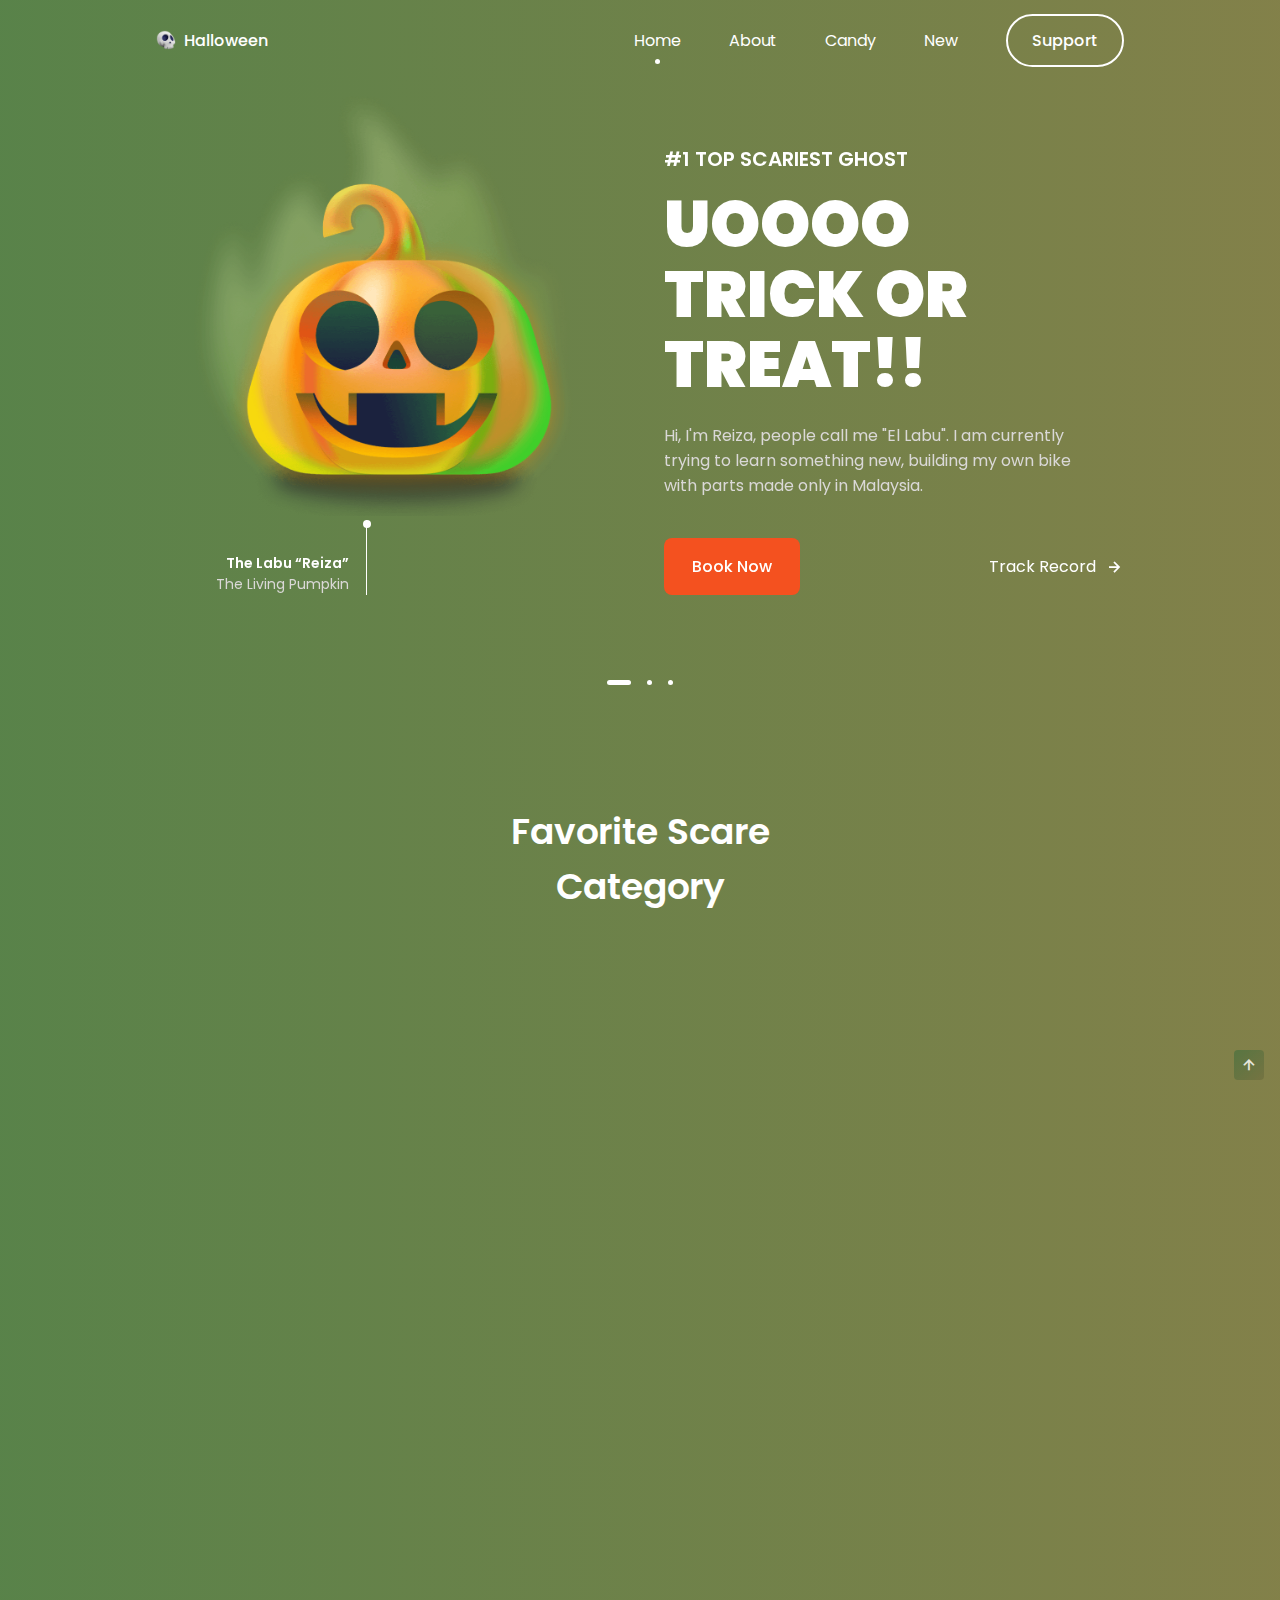
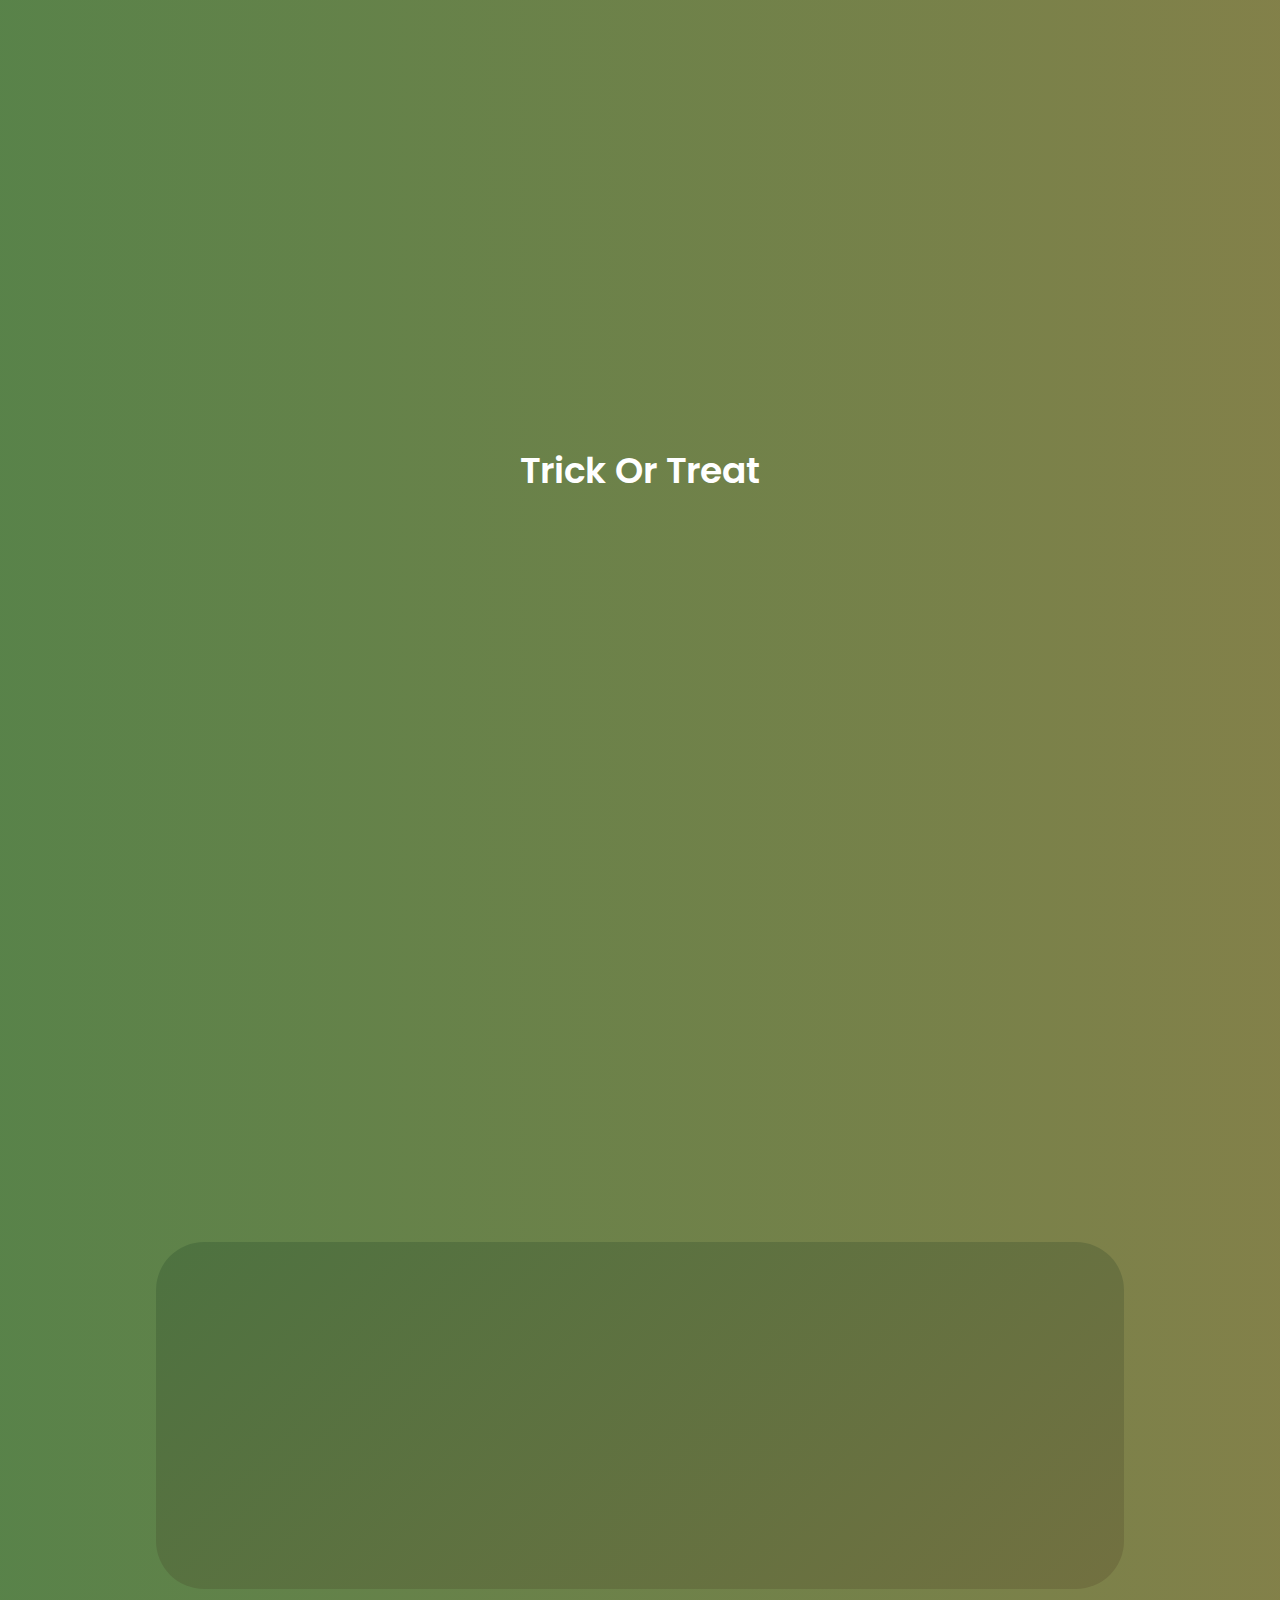
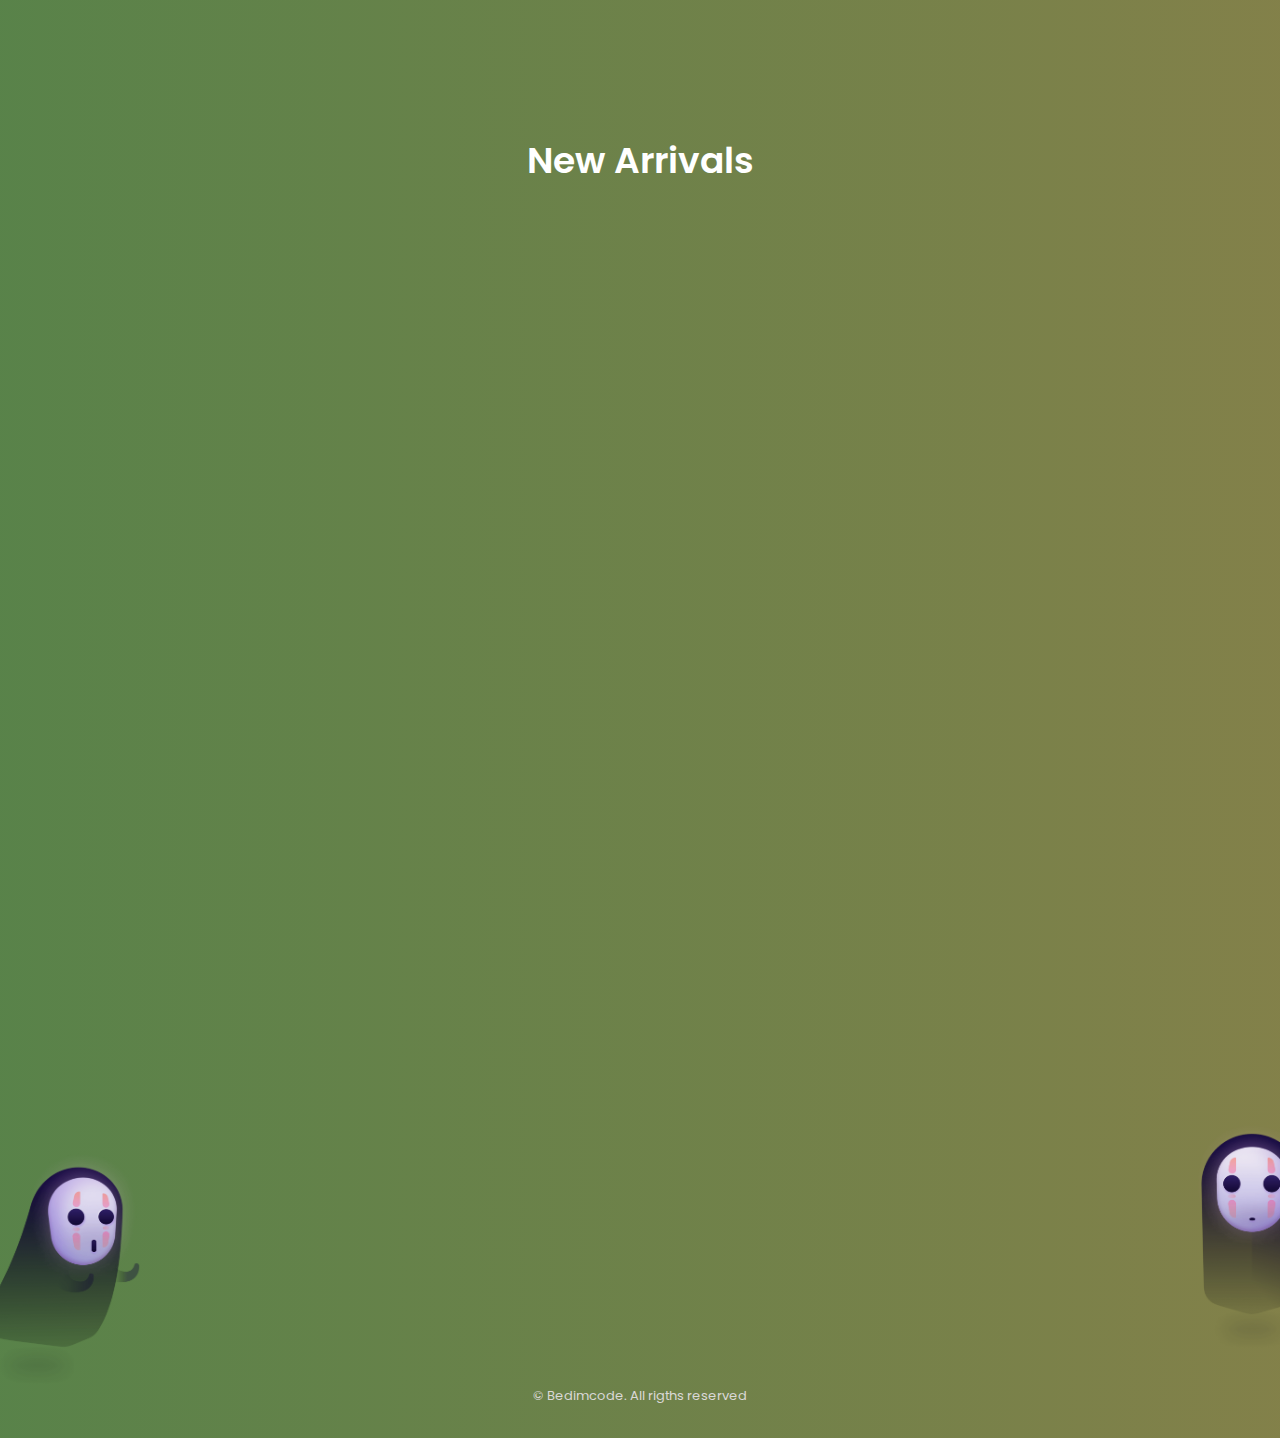
==== assets/work/haloween/index.html @ 8ceed6ad "My Portfolio" ====
<!DOCTYPE html>
    <html lang="en">
    <head>
        <meta charset="UTF-8">
        <meta name="viewport" content="width=device-width, initial-scale=1.0">

        <!--=============== FAVICON ===============-->
        <link rel="shortcut icon" href="assets/img/favicon.png" type="image/x-icon">

        <!--=============== BOXICONS ===============-->
        <link rel="stylesheet" href="https://cdn.jsdelivr.net/npm/boxicons@latest/css/boxicons.min.css">

        <!--=============== SWIPER CSS ===============--> 
        <link rel="stylesheet" href="assets/css/swiper-bundle.min.css">

        <!--=============== CSS ===============--> 
        <link rel="stylesheet" href="assets/css/styles.css">

        <title>Responsive Halloween Website</title>
    </head>
    <body>
        <!--==================== HEADER ====================-->
        <header class="header" id="header">
            <nav class="nav container">
                <a href="#" class="nav__logo">
                    <img src="assets/img/logo.png" alt="" class="nav__logo-img">
                    Halloween
                </a>

                <div class="nav__menu" id="nav-menu">
                    <ul class="nav__list">
                        <li class="nav__item">
                            <a href="#home" class="nav__link active-link">Home</a>
                        </li>

                        <li class="nav__item">
                            <a href="#about" class="nav__link">About</a>
                        </li>

                        <li class="nav__item">
                            <a href="#trick" class="nav__link">Candy</a>
                        </li>

                        <li class="nav__item">
                            <a href="#new" class="nav__link">New</a>
                        </li>

                        <a href="#" class="button button--ghost">Support</a>
                    </ul>

                    <div class="nav__close" id="nav-close">
                        <i class='bx bx-x'></i>
                    </div>

                    <img src="assets/img/nav-img.png" alt="" class="nav__img">
                </div>

                <div class="nav__toggle" id="nav-toggle">
                    <i class='bx bx-grid-alt'></i>
                </div>

            </nav>
        </header>

        <main class="main">
            <!--==================== HOME ====================-->
            <section class="home container" id="home">
                <div class="swiper home-swiper">
                    <div class="swiper-wrapper">
                        <!-- HOME SLIDER 1 -->
                        <section class="swiper-slide">
                            <div class="home__content grid">
                                <div class="home__group">
                                    <img src="assets/img/home1-img.png" alt="" class="home__img">
                                    <div class="home__indicator"></div>
    
                                    <div class="home__details-img">
                                        <h4 class="home__details-title">The Labu “Reiza”</h4>
                                        <span class="home__details-subtitle">The Living Pumpkin</span>
                                    </div>
                                </div>
    
                                <div class="home__data">
                                    <h3 class="home__subtitle">#1 Top Scariest Ghost</h3>
                                    <h1 class="home__title">UOOOO <br> TRICK OR <br> TREAT!!</h1>
                                    <p class="home__description">Hi, I'm Reiza, people call me "El Labu". I am currently trying to learn 
                                        something new, building my own bike with parts made only in Malaysia.
                                    </p>

                                    <div class="home__buttons">
                                        <a href="#" class="button">Book Now</a>
                                        <a href="#" class="button--link button--flex">Track Record <i class='bx bx-right-arrow-alt button__icon'></i></a>
                                    </div>
                                </div>
                            </div>
                        </section>

                        <!-- HOME SLIDER 2 -->
                        <section class="swiper-slide">
                            <div class="home__content grid">
                                <div class="home__group">
                                    <img src="assets/img/home2-img.png" alt="" class="home__img">
                                    <div class="home__indicator"></div>
    
                                    <div class="home__details-img">
                                        <h4 class="home__details-title">Adino & Grahami</h4>
                                        <span class="home__details-subtitle">No words can describe them</span>
                                    </div>
                                </div>
    
                                <div class="home__data">
                                    <h3 class="home__subtitle">#2 top Best duo</h3>
                                    <h1 class="home__title">BRING BACK <br> MY COTTON <br> CANDY</h1>
                                    <p class="home__description">Adino steals cotton candy from his brother and eats them all in one bite, 
                                        a hungry beast. Grahami can no longer contain his anger towards Adino.
                                    </p>

                                    <div class="home__buttons">
                                        <a href="#" class="button">Book Now</a>
                                        <a href="#" class="button--link button--flex">Track Record <i class='bx bx-right-arrow-alt button__icon'></i></a>
                                    </div>
                                </div>
                            </div>
                        </section>

                        <!-- HOME SLIDER 3 -->
                        <section class="swiper-slide">
                            <div class="home__content grid">
                                <div class="home__group">
                                    <img src="assets/img/home3-img.png" alt="" class="home__img">
                                    <div class="home__indicator"></div>
    
                                    <div class="home__details-img">
                                        <h4 class="home__details-title">Captain Sem</h4>
                                        <span class="home__details-subtitle">Veteran Spooky Ghost</span>
                                    </div>
                                </div>
    
                                <div class="home__data">
                                    <h3 class="home__subtitle">#3 Top Scariest  Ghost</h3>
                                    <h1 class="home__title">RESPAWN <br> THE SPOOKY <br> SKULL</h1>
                                    <p class="home__description">In search for cute little puppy, Captain Sem has come back from his tragic death. 
                                        With his hogwarts certified power he promise to be a hero for all of ghostkind.
                                    </p>

                                    <div class="home__buttons">
                                        <a href="#" class="button">Book Now</a>
                                        <a href="#" class="button--link button--flex">Track Record <i class='bx bx-right-arrow-alt button__icon'></i></a>
                                    </div>
                                </div>
                            </div>
                        </section>
                    </div>
                    <div class="swiper-pagination"></div>
                </div>
            </section>
            
            <!--==================== CATEGORY ====================-->
            <section class="section category">
                <h2 class="section__title">Favorite Scare <br> Category</h2>

                <div class="category__container container grid">
                    <div class="category__data">
                        <img src="assets/img/category1-img.png" alt="" class="category__img">
                        <h3 class="category__title">Ghosts</h3>
                        <p class="category__description">Choose the ghosts, the scariest there are.</p>
                    </div>

                    <div class="category__data">
                        <img src="assets/img/category2-img.png" alt="" class="category__img">
                        <h3 class="category__title">Pumpkins</h3>
                        <p class="category__description">You look at the scariest pumpkins there is.</p>
                    </div>

                    <div class="category__data">
                        <img src="assets/img/category3-img.png" alt="" class="category__img">
                        <h3 class="category__title">Witch Hat</h3>
                        <p class="category__description">Pick the most stylish witch hats out there.</p>
                    </div>
                </div>
            </section>

            <!--==================== ABOUT ====================-->
            <section class="section about" id="about">
                <div class="about__container container grid">
                    <div class="about__data">
                        <h2 class="section__title about__title">About Halloween <br> Night</h2>
                        <p class="about__description">Night of all the saints, or all the dead, is celebrated on October 31 and it is a 
                            very fun international celebration, this celebration comes from ancient origins, and is already 
                            celebrated by everyone.
                        </p>
                        <a href="#" class="button">Know more</a>
                    </div>

                    <img src="assets/img/about-img.png" alt="" class="about__img">
                </div>
            </section>

            <!--==================== TRICK OR TREAT ====================-->
            <section class="section trick" id="trick">
                <h2 class="section__title">Trick Or Treat</h2>

                <div class="trick__container container grid">
                    <div class="trick__content">
                        <img src="assets/img/trick-treat1-img.png" alt="" class="trick__img">
                        <h3 class="trick__title">Toffee</h3>
                        <span class="trick__subtitle">Candy</span>
                        <span class="trick__price">$11.99</span>
                        <button class="button trick__button">
                            <i class='bx bx-cart-alt trick__icon'></i>
                        </button>
                    </div>

                    <div class="trick__content">
                        <img src="assets/img/trick-treat2-img.png" alt="" class="trick__img">
                        <h3 class="trick__title">Bone</h3>
                        <span class="trick__subtitle">Accessory</span>
                        <span class="trick__price">$8.99</span>
                        <button class="button trick__button">
                            <i class='bx bx-cart-alt trick__icon'></i>
                        </button>
                    </div>

                    <div class="trick__content">
                        <img src="assets/img/trick-treat3-img.png" alt="" class="trick__img">
                        <h3 class="trick__title">Scarecrow</h3>
                        <span class="trick__subtitle">Accessory</span>
                        <span class="trick__price">$15.99</span>
                        <button class="button trick__button">
                            <i class='bx bx-cart-alt trick__icon'></i>
                        </button>
                    </div>

                    <div class="trick__content">
                        <img src="assets/img/trick-treat4-img.png" alt="" class="trick__img">
                        <h3 class="trick__title">Candy Cane</h3>
                        <span class="trick__subtitle">Candy</span>
                        <span class="trick__price">$7.99</span>
                        <button class="button trick__button">
                            <i class='bx bx-cart-alt trick__icon'></i>
                        </button>
                    </div>

                    <div class="trick__content">
                        <img src="assets/img/trick-treat5-img.png" alt="" class="trick__img">
                        <h3 class="trick__title">Pumpkin</h3>
                        <span class="trick__subtitle">Candy</span>
                        <span class="trick__price">$19.99</span>
                        <button class="button trick__button">
                            <i class='bx bx-cart-alt trick__icon'></i>
                        </button>
                    </div>

                    <div class="trick__content">
                        <img src="assets/img/trick-treat6-img.png" alt="" class="trick__img">
                        <h3 class="trick__title">Ghost</h3>
                        <span class="trick__subtitle">Accessory</span>
                        <span class="trick__price">$17.99</span>
                        <button class="button trick__button">
                            <i class='bx bx-cart-alt trick__icon'></i>
                        </button>
                    </div>
                </div>
            </section>
            
            <!--==================== DISCOUNT ====================-->
            <section class="section discount">
                <div class="discount__container container grid">
                    <div class="discount__data">
                        <h2 class="discount__title">50% Discount <br> On New Products</h2>
                        <a href="#" class="button">Go to new</a>
                    </div>

                    <img src="assets/img/discount-img.png" alt="" class="discount__img">
                </div>
            </section>

            <!--==================== NEW ARRIVALS ====================-->
            <section class="section new" id="new">
                <h2 class="section__title">New Arrivals</h2>

                <div class="new__container container">
                    <div class="swiper new-swiper">
                        <div class="swiper-wrapper">
                            <div class="new__content swiper-slide">
                                <div class="new__tag">New</div>
                                <img src="assets/img/new1-img.png" alt="" class="new__img">
                                <h3 class="new__title">Haunted House</h3>
                                <span class="new__subtitle">Accessory</span>
                                
                                <div class="new__prices">
                                    <span class="new__price">$14.99</span>
                                    <span class="new__discount">$29.99</span>
                                </div>

                                <button class="button new__button">
                                    <i class='bx bx-cart-alt new__icon'></i>
                                </button>
                            </div>
        
                            <div class="new__content swiper-slide">
                                <div class="new__tag">New</div>
                                <img src="assets/img/new2-img.png" alt="" class="new__img">
                                <h3 class="new__title">Halloween Candle</h3>
                                <span class="new__subtitle">Accessory</span>
        
                                <div class="new__prices">
                                    <span class="new__price">$11.99</span>
                                    <span class="new__discount">$21.99</span>
                                </div>

                                <button class="button new__button">
                                    <i class='bx bx-cart-alt new__icon'></i>
                                </button>
                            </div>
        
                            <div class="new__content swiper-slide">
                                <div class="new__tag">New</div>
                                <img src="assets/img/new3-img.png" alt="" class="new__img">
                                <h3 class="new__title">Witch Hat</h3>
                                <span class="new__subtitle">Accessory</span>
        
                                <div class="new__prices">
                                    <span class="new__price">$4.99</span>
                                    <span class="new__discount">$9.99</span>
                                </div>

                                <button class="button new__button">
                                    <i class='bx bx-cart-alt new__icon'></i>
                                </button>
                            </div>
        
                            <div class="new__content swiper-slide">
                                <div class="new__tag">New</div>
                                <img src="assets/img/new4-img.png" alt="" class="new__img">
                                <h3 class="new__title">Rip</h3>
                                <span class="new__subtitle">Accessory</span>
        
                                <div class="new__prices">
                                    <span class="new__price">$24.99</span>
                                    <span class="new__discount">$44.99</span>
                                </div>

                                <button class="button new__button">
                                    <i class='bx bx-cart-alt new__icon'></i>
                                </button>
                            </div>
        
                            <div class="new__content swiper-slide">
                                <div class="new__tag">New</div>
                                <img src="assets/img/new5-img.png" alt="" class="new__img">
                                <h3 class="new__title">Terrifying Crystal Ball</h3>
                                <span class="new__subtitle">Accessory</span>
        
                                <div class="new__prices">
                                    <span class="new__price">$5.99</span>
                                    <span class="new__discount">$12.99</span>
                                </div>

                                <button class="button new__button">
                                    <i class='bx bx-cart-alt new__icon'></i>
                                </button>
                            </div>
        
                            <div class="new__content swiper-slide">
                                <div class="new__tag">New</div>
                                <img src="assets/img/new6-img.png" alt="" class="new__img">
                                <h3 class="new__title">Witch Broom</h3>
                                <span class="new__subtitle">Accessory</span>
        
                                <div class="new__prices">
                                    <span class="new__price">$7.99</span>
                                    <span class="new__discount">$14.99</span>
                                </div>

                                <button class="button new__button">
                                    <i class='bx bx-cart-alt new__icon'></i>
                                </button>
                            </div>
                        </div>
                    </div>
                </div>
            </section>

            <!--==================== OUR NEWSLETTER ====================-->
            <section class="section newsletter">
                <div class="newsletter__container container">
                    <h2 class="section__title">Our Newsletter</h2>
                    <p class="newsletter__description">
                        Promotion new products and sales. Directly to your inbox
                    </p>

                    <form action="" class="newsletter__form">
                        <input type="text" placeholder="Enter your email" class="newsletter__input">
                        <button class="button">
                            Subscribe
                        </button>
                    </form>
                </div>
            </section>
        </main>

        <!--==================== FOOTER ====================-->
            <footer class="footer section">
                <div class="footer__container container grid">
                    <div class="footer__content">
                        <a href="#" class="footer__logo">
                            <img src="assets/img/logo.png" alt="" class="footer__logo-img">
                            Halloween
                        </a>

                        <p class="footer__description">Enjoy the scariest night <br> of your life.</p>
                        
                        <div class="footer__social">
                            <a href="https://www.facebook.com/" target="_blank" class="footer__social-link">
                                <i class='bx bxl-facebook'></i>
                            </a>
                            <a href="https://www.instagram.com/" target="_blank" class="footer__social-link">
                                <i class='bx bxl-instagram-alt' ></i>
                            </a>
                            <a href="https://twitter.com/" target="_blank" class="footer__social-link">
                                <i class='bx bxl-twitter' ></i>
                            </a>
                        </div>
                    </div>

                    <div class="footer__content">
                        <h3 class="footer__title">About</h3>
                        
                        <ul class="footer__links">
                            <li>
                                <a href="#" class="footer__link">About Us</a>
                            </li>
                            <li>
                                <a href="#" class="footer__link">Features</a>
                            </li>
                            <li>
                                <a href="#" class="footer__link">News</a>
                            </li>
                        </ul>
                    </div>

                    <div class="footer__content">
                        <h3 class="footer__title">Our Services</h3>
                        
                        <ul class="footer__links">
                            <li>
                                <a href="#" class="footer__link">Pricing</a>
                            </li>
                            <li>
                                <a href="#" class="footer__link">Discounts</a>
                            </li>
                            <li>
                                <a href="#" class="footer__link">Shipping mode</a>
                            </li>
                        </ul>
                    </div>

                    <div class="footer__content">
                        <h3 class="footer__title">Our Company</h3>
                        
                        <ul class="footer__links">
                            <li>
                                <a href="#" class="footer__link">Blog</a>
                            </li>
                            <li>
                                <a href="#" class="footer__link">About us</a>
                            </li>
                            <li>
                                <a href="#" class="footer__link">Our mision</a>
                            </li>
                        </ul>
                    </div>
                </div>

                <span class="footer__copy">&#169; Bedimcode. All rigths reserved</span>

                <img src="assets/img/footer1-img.png" alt="" class="footer__img-one">
                <img src="assets/img/footer2-img.png" alt="" class="footer__img-two">
            </footer>

            <!--=============== SCROLL UP ===============-->
            <a href="#" class="scrollup" id="scroll-up">
                <i class='bx bx-up-arrow-alt scrollup__icon'></i>
            </a>
        
        <!--=============== SCROLL REVEAL ===============-->
        <script src="assets/js/scrollreveal.min.js"></script>

        <!--=============== SWIPER JS ===============-->
        <script src="assets/js/swiper-bundle.min.js"></script>
        
        <!--=============== MAIN JS ===============-->
        <script src="assets/js/main.js"></script>
    </body>
</html>
---- assets/work/haloween/assets/css/styles.css ----
/*=============== GOOGLE FONTS ===============*/
@import url('https://fonts.googleapis.com/css2?family=Poppins:wght@400;500;600;900&display=swap');

/*=============== VARIABLES CSS ===============*/
:root {
  --header-height: 3.5rem;

  /*========== Colors ==========*/
  --hue: 14;
  --first-color: hsl(var(--hue), 91%, 54%);
  --first-color-alt: hsl(var(--hue), 91%, 50%);
  --title-color: hsl(var(--hue), 4%, 100%);
  --text-color: hsl(var(--hue), 4%, 85%);
  --text-color-light: hsl(var(--hue), 4%, 55%);

  /*Green gradient*/
  --body-color: linear-gradient(90deg, hsl(104, 28%, 40%) 0%, hsl(58, 28%, 40%) 100%);
  --container-color: linear-gradient(136deg, hsl(104, 28%, 35%) 0%, hsl(58, 28%, 35%) 100%);
  
  /*Red gradient*/
  /* --body-color: linear-gradient(90deg, hsl(360, 28%, 40%) 0%, hsl(18, 28%, 40%) 100%);
  --container-color: linear-gradient(136deg, hsl(360, 28%, 35%) 0%, hsl(18, 28%, 35%) 100%); */

  /*Black solid*/
  /* --body-color: hsl(30, 8%, 8%);
  --container-color: hsl(30, 8%, 10%); */

  /*========== Font and typography ==========*/
  --body-font: 'Poppins', sans-serif;
  --biggest-font-size: 2rem;
  --h1-font-size: 1.5rem;
  --h2-font-size: 1.25rem;
  --h3-font-size: 1rem;
  --normal-font-size: .938rem;
  --small-font-size: .813rem;
  --smaller-font-size: .75rem;

  /*========== Font weight ==========*/
  --font-medium: 500;
  --font-semi-bold: 600;
  --font-black: 900;

  /*========== Margenes Bottom ==========*/
  --mb-0-25: .25rem;
  --mb-0-5: .5rem;
  --mb-0-75: .75rem;
  --mb-1: 1rem;
  --mb-1-5: 1.5rem;
  --mb-2: 2rem;
  --mb-2-5: 2.5rem;

  /*========== z index ==========*/
  --z-tooltip: 10;
  --z-fixed: 100;
}

/* Responsive typography */
@media screen and (min-width: 992px) {
  :root {
    --biggest-font-size: 4rem;
    --h1-font-size: 2.25rem;
    --h2-font-size: 1.5rem;
    --h3-font-size: 1.25rem;
    --normal-font-size: 1rem;
    --small-font-size: .875rem;
    --smaller-font-size: .813rem;
  }
}

/*=============== BASE ===============*/
*{
  box-sizing: border-box;
  padding: 0;
  margin: 0;
}

html{
  scroll-behavior: smooth;
}

body{
  margin: var(--header-height) 0 0 0;
  font-family: var(--body-font);
  font-size: var(--normal-font-size);
  background: var(--body-color);
  color: var(--text-color);
}

h1,h2,h3,h4{
  color: var(--title-color);
  font-weight: var(--font-semi-bold);
}

ul{
  list-style: none;
}

a{
  text-decoration: none;
}

img{
  max-width: 100%;
  height: auto;
}

button,
input{
  border: none;
  outline: none;
}

button{
  cursor: pointer;
  font-family: var(--body-font);
  font-size: var(--normal-font-size);
}

/*=============== REUSABLE CSS CLASSES ===============*/
.section{
  padding: 4.5rem 0 2rem;
}

.section__title{
  font-size: var(--h2-font-size);
  margin-bottom: var(--mb-2);
  text-align: center;
}

/*=============== LAYOUT ===============*/
.container{
  max-width: 968px;
  margin-left: var(--mb-1-5);
  margin-right: var(--mb-1-5);
}

.grid{
  display: grid;
}

.main{
  overflow: hidden; /*For animation*/
}

/*=============== HEADER ===============*/
.header{
  width: 100%;
  background: var(--body-color); 
  position: fixed;
  top: 0;
  left: 0;
  z-index: var(--z-fixed);
}

/*=============== NAV ===============*/
.nav{
  height: var(--header-height);
  display: flex;
  justify-content: space-between;
  align-items: center;
}

.nav__logo{
  display: flex;
  align-items: center;
  column-gap: .5rem;
  font-weight: var(--font-medium);
}

.nav__logo-img{
  width: 1.25rem;
}

.nav__link,
.nav__logo,
.nav__toggle,
.nav__close{
  color: var(--title-color);
}

.nav__toggle{
  font-size: 1.25rem;
  cursor: pointer;
}

@media screen and (max-width: 767px){
  .nav__menu{
    position: fixed;
    width: 100%;
    background: var(--container-color);
    top: -150%;
    left: 0;
    padding: 3.5rem 0;
    transition: .4s;
    z-index: var(--z-fixed);
    border-radius: 0 0 1.5rem 1.5rem;
  }
}

.nav__img{
  width: 100px;
  position: absolute;
  top: 0;
  left: 0;
}

.nav__close{
  font-size: 1.8rem;
  position: absolute;
  top: .5rem;
  right: .7rem;
  cursor: pointer;
}

.nav__list{
  display: flex;
  flex-direction: column;
  align-items: center;
  row-gap: 1.5rem;
}

.nav__link{
  text-transform: uppercase;
  font-weight: var(--font-black);
  transition: .4s;
}

.nav__link:hover{
  color: var(--text-color);
}

/* Show menu */
.show-menu{
  top: 0;
}

/* Change background header */
.scroll-header{
  background: var(--container-color);
}

/* Active link */
.active-link{
  position: relative;
}

.active-link::before{
  content: '';
  position: absolute;
  bottom: -.75rem;
  left: 45%;
  width: 5px;
  height: 5px;
  background-color: var(--title-color);
  border-radius: 50%;
}

/*=============== HOME ===============*/
.home__content{
  row-gap: 1rem;
}

.home__group{
  display: grid;
  position: relative;
  padding-top: 2rem;
}

.home__img{
  height: 250px;
  justify-self: center;
}

.home__indicator{
  width: 8px;
  height: 8px;
  background-color: var(--title-color);
  border-radius: 50%;
  position: absolute;
  top: 7rem;
  right: 2rem;
}

.home__indicator::after{
  content: '';
  position: absolute;
  width: 1px;
  height: 48px;
  background-color: var(--title-color);
  top: -3rem;
  right: 45%;
}

.home__details-img{
  position: absolute;
  right: .5rem;
}

.home__details-title,
.home__details-subtitle{
  display: block;
  font-size: var(--small-font-size);
  text-align: right;
}

.home__subtitle{
  font-size: var(--h3-font-size);
  text-transform: uppercase;
  margin-bottom: var(--mb-1);
}

.home__title{
  font-size: var(--biggest-font-size);
  font-weight: var(--font-black);
  line-height: 109%;
  margin-bottom: var(--mb-1);
}

.home__description{
  margin-bottom: var(--mb-1);
}

.home__buttons{
  display: flex;
  justify-content: space-between;
}

/* Swiper Class */
.swiper-pagination{
  position: initial;
  margin-top: var(--mb-1);
}

.swiper-pagination-bullet{
  width: 5px;
  height: 5px;
  background-color: var(--title-color);
  opacity: 1;
}

.swiper-pagination-horizontal.swiper-pagination-bullets .swiper-pagination-bullet{
  margin: 0 .5rem;
} 

.swiper-pagination-bullet-active{
  width: 1.5rem;
  height: 5px;
  border-radius: .5rem;
}

/*=============== BUTTONS ===============*/
.button{
  display: inline-block;
  background-color: var(--first-color);
  color: var(--title-color);
  padding: 1rem 1.75rem;
  border-radius: .5rem;
  font-weight: var(--font-medium);
  transition: .3s;
}

.button:hover{
  background-color: var(--first-color-alt);
}

.button__icon{
  font-size: 1.25rem;
}

.button--ghost{
  border: 2px solid;
  background-color: transparent;
  border-radius: 3rem;
  padding: .75rem 1.5rem;
}

.button--ghost:hover{
  background: none;
}

.button--link{
  color: var(--title-color);
}

.button--flex{
  display: inline-flex;
  align-items: center;
  column-gap: .5rem;
}

/*=============== CATEGORY ===============*/
.category__container{
  grid-template-columns: repeat(2, 1fr);
  gap: 1rem 2rem;
}

.category__data{
  text-align: center;
}

.category__img{
  width: 120px;
  margin-bottom: var(--mb-0-75);
  transition: .3s;
}

.category__title{
  margin-bottom: var(--mb-0-25);
}

.category__data:hover .category__img{
  transform: translateY(-.5rem);
}

/*=============== ABOUT ===============*/
.about__container{
  row-gap: 2rem;
}

.about__data{
  text-align: center;
}

.about__description{
  margin-bottom: var(--mb-2);
}

.about__img{
  width: 200px;
  justify-self: center;
  animation: floating 2s ease-in-out infinite;
}

/*=============== TRICK OR TREAT ===============*/
.trick__container{
  grid-template-columns: repeat(2, 1fr);
  gap: 1.5rem;
  padding-top: 1rem;
}

.trick__content{
  position: relative;
  background: var(--container-color);
  border-radius: 1rem;
  padding: 1.5rem 0 1rem 0;
  text-align: center;
  overflow: hidden;
}

.trick__img{
  width: 90px;
  transition: .3s;
}

.trick__subtitle,
.trick__price{
  display: block;
}

.trick__subtitle{
  font-size: var(--smaller-font-size);
  margin-bottom: var(--mb-0-5);
}

.trick__title,
.trick__price{
  color: var(--title-color);
  font-weight: var(--font-medium);
  font-size: var(--normal-font-size);
}

.trick__button{
  display: inline-flex;
  padding: .5rem;
  border-radius: .25rem .25rem .75rem .25rem;
  position: absolute;
  right: -3rem;
  bottom: 0;
}

.trick__icon{
  font-size: 1.25rem;
  color: var(--title-color);
}

.trick__content:hover .trick__img{
  transform: translateY(-.5rem);
}

.trick__content:hover .trick__button{
  right: 0;
}

/*=============== DISCOUNT ===============*/
.discount__container{
  background: var(--container-color);
  border-radius: 1rem;
  padding: 2.5rem 0 1.5rem;
  row-gap: .75rem;
}

.discount__data{
  text-align: center;
}

.discount__title{
  font-size: var(--h2-font-size);
  margin-bottom: var(--mb-2);
}

.discount__img{
  width: 200px;
  justify-self: center;
}

/*=============== NEW ARRIVALS ===============*/
.new__container{
  padding-top: 1rem;
}

.new__img{
  width: 120px;
  margin-bottom: var(--mb-0-5);
  transition: .3s;
}

.new__content{
  position: relative;
  background: var(--container-color);
  width: 242px;
  padding: 2rem 0 1.5rem 0;
  border-radius: .75rem;
  text-align: center;
  overflow: hidden;
}

.new__tag{
  position: absolute;
  top: 8%;
  left: 8%;
  background-color: var(--first-color);
  color: var(--title-color);
  font-size: var(--small-font-size);
  padding: .25rem .5rem;
  border-radius: .25rem;
}

.new__title{
  font-size: var(--normal-font-size);
  font-weight: var(--font-medium);
}

.new__subtitle{
  display: block;
  font-size: var(--small-font-size);
  margin-bottom: var(--mb-0-5);
}

.new__prices{
  display: inline-flex;
  align-items: center;
  column-gap: .5rem;
}

.new__price{
  font-weight: var(--font-medium);
  color: var(--title-color);
}

.new__discount{
  color: var(--first-color);
  font-size: var(--smaller-font-size);
  text-decoration: line-through;
  font-weight: var(--font-medium);
}

.new__button{
  display: inline-flex;
  padding: .5rem;
  border-radius: .25rem .25rem .75rem .25rem;
  position: absolute;
  bottom: 0;
  right: -3rem;
}

.new__icon{
  font-size: 1.25rem;
}

.new__content:hover .new__img{
  transform: translateY(-.5rem);
}

.new__content:hover .new__button{
  right: 0;
}

/*=============== NEWSLETTER ===============*/
.newsletter__description{
  text-align: center;
  margin-bottom: var(--mb-1-5);
}

.newsletter__form{
  background: var(--container-color);
  padding: 1rem;
  display: flex;
  justify-content: space-between;
  border-radius: .75rem;
}

.newsletter__input{
  width: 70%;
  padding: 0 .5rem;
  background: none;
  color: var(--title-color);
}

.newsletter__input::placeholder{
  color: var(--text-color);
}

/*=============== FOOTER ===============*/
.footer{
  position: relative;
  overflow: hidden;
}

.footer__img-one,
.footer__img-two{
  position: absolute;
  transition: .3s;
}

.footer__img-one{
  width: 100px;
  top: 6rem;
  right: -2rem;
}

.footer__img-two{
  width: 150px;
  bottom: 4rem;
  right: 4rem;
}

.footer__img-one:hover,
.footer__img-two:hover{
  transform: translateY(-.5rem);
}

.footer__container{
  row-gap: 2rem;
}

.footer__logo{
  display: flex;
  align-items: center;
  column-gap: .5rem;
  margin-bottom: var(--mb-1);
  font-weight: var(--font-medium);
  color: var(--title-color);
}

.footer__logo-img{
  width: 20px;
}

.footer__description{
  margin-bottom: var(--mb-2-5);
}

.footer__social{
  display: flex;
  column-gap: .75rem;
}

.footer__social-link{
  display: inline-flex;
  background: var(--container-color);
  padding: .25rem;
  border-radius: .25rem;
  color: var(--title-color);
  font-size: 1rem;
}

.footer__social-link:hover{
  background: var(--body-color);
}

.footer__title{
  font-size: var(--h3-font-size);
  margin-bottom: var(--mb-1);
}

.footer__links{
  display: grid;
  row-gap: .35rem;
}

.footer__link{
  font-size: var(--small-font-size);
  color: var(--text-color);
  transition: .3s;
}

.footer__link:hover{
  color: var(--title-color);
}

.footer__copy{
  display: block;
  text-align: center;
  font-size: var(--smaller-font-size);
  margin-top: 4.5rem;
}

/*=============== SCROLL UP ===============*/
.scrollup{
  position: fixed;
  background: var(--container-color);
  right: 1rem;
  bottom: -20%;
  display: inline-flex;
  padding: .3rem;
  border-radius: .25rem;
  z-index: var(--z-tooltip);
  opacity: .8;
  transition: .4s;
}

.scrollup__icon{
  font-size: 1.25rem;
  color: var(--title-color);
}

.scrollup:hover{
  background: var(--container-color);
  opacity: 1;
}

/* Show Scroll Up*/
.show-scroll{
  bottom: 3rem;
}

/*=============== SCROLL BAR ===============*/
::-webkit-scrollbar{
  width: 0.6rem;
  background: #413e3e;
}

::-webkit-scrollbar-thumb{
  background: #272525;
  border-radius: .5rem;
}

/*===============  BREAKPOINTS ===============*/
/* For small devices */
@media screen and (max-width: 320px){
  .container{
    margin-left: var(--mb-1);
    margin-right: var(--mb-1);
  }

  .home__img{
    height: 200px;
  }
  .home__buttons{
    flex-direction: column;
    width: max-content;
    row-gap: 1rem;
  }

  .category__container,
  .trick__container{
    grid-template-columns: .8fr;
    justify-content: center;
  }
}

/* For medium devices */
@media screen and (min-width: 576px){
  .about__container{
    grid-template-columns: .8fr;
    justify-content: center;
  }

  .newsletter__container{
    display: grid;
    grid-template-columns: .7fr;
    justify-content: center;
  }
  .newsletter__description{
    padding: 0 3rem;
  }
}

@media screen and (min-width: 767px){
  body{
    margin: 0;
  }

  .section{
    padding: 7rem 0 2rem;
  }

  .nav{
    height: calc(var(--header-height) + 1.5rem);
  }
  .nav__img,
  .nav__close,
  .nav__toggle{
    display: none;
  }
  .nav__list{
    flex-direction: row;
    column-gap: 3rem;
  }
  .nav__link{
    text-transform: initial;
    font-weight: initial;
  }

  .home__content{
    padding: 8rem 0 2rem;
    grid-template-columns: repeat(2, 1fr);
    gap: 4rem;
  }
  .home__img{
    height: 300px;
  }
  .swiper-pagination{
    margin-top: var(--mb-2);
  }

  .category__container{
    grid-template-columns: repeat(3, 200px);
    justify-content: center;
  }

  .about__container{
    grid-template-columns: repeat(2, 1fr);
    align-items: center;
  }
  .about__title,
  .about__data{
    text-align: initial;
  }
  .about__img{
    width: 250px;
  }

  .trick__container{
    grid-template-columns: repeat(3, 200px);
    justify-content: center;
    gap: 2rem;
  }

  .discount__container{
    grid-template-columns: repeat(2, max-content);
    justify-content: center;
    align-items: center;
    column-gap: 3rem;
    padding: 3rem 0;
    border-radius: 3rem;
  }
  .discount__img{
    width: 350px;
    order: -1;
  }
  .discount__data{
    padding-right: 6rem;
  }

  .newsletter__container{
    grid-template-columns: .5fr;
  }

  .footer__container{
    grid-template-columns: repeat(4, 1fr);
    justify-items: center;
    column-gap: 1rem;
  }
  .footer__img-two{
    right: initial;
    bottom: 0;
    left: 15%;
  }
}

/* For large devices */
@media screen and (min-width: 992px){
  .container{
    margin-left: auto;
    margin-right: auto;
  }

  .section__title{
    font-size: var(--h1-font-size);
    margin-bottom: 3rem;
  }

  .home__content{
    padding-top: 9rem;
    gap: 3rem;
  }
  .home__group{
    padding-top: 0;
  }
  .home__img{
    height: 400px;
    transform: translateY(-3rem);
  }
  .home__indicator{
    top: initial;
    right: initial;
    bottom: 15%;
    left: 45%;
  }
  .home__indicator::after{
    top: 0;
    height: 75px;
  }
  .home__details-img{
    bottom: 0;
    right: 58%;
  }
  .home__title{
    margin-bottom: var(--mb-1-5);
  }
  .home__description{
    margin-bottom: var(--mb-2-5);
    padding-right: 2rem;
  }

  .category__container{
    column-gap: 8rem;
  }
  .category__img{
    width: 200px;
  }

  .about__container{
    column-gap: 7rem;
  }
  .about__img{
    width: 350px;
  }
  .about__description{
    padding-right: 2rem;
  }

  .trick__container{
    gap: 3.5rem;
  }
  .trick__content{
    border-radius: 1.5rem;
  }
  .trick__img{
    width: 110px;
  }
  .trick__title{
    font-size: var(--h3-font-size);
  }

  .discount__container{
    column-gap: 7rem;
  }

  .new__content{
    width: 310px;
    border-radius: 1rem;
    padding: 2rem 0;
  }
  .new__img{
    width: 150px;
  }
  .new__img,
  .new__subtitle{
    margin-bottom: var(--mb-1);
  }
  .new__title{
    font-size: var(--h3-font-size);
  }

  .footer__copy{
    margin-top: 6rem;
  }
}

@media screen and (min-width: 1200px){
  .home__img{
    height: 420px;
  }
  .swiper-pagination{
    margin-top: var(--mb-2-5);
  }
  .footer__img-one{
    width: 120px;
  }
  .footer__img-two{
    width: 180px;
    top: 30%;
    left: -3%;
  }
}

/*=============== KEYFRAMES ===============*/
@keyframes floating {
  0% { transform: translate(0,  0px); }
  50%  { transform: translate(0, 15px); }
  100%   { transform: translate(0, -0px); }   
}
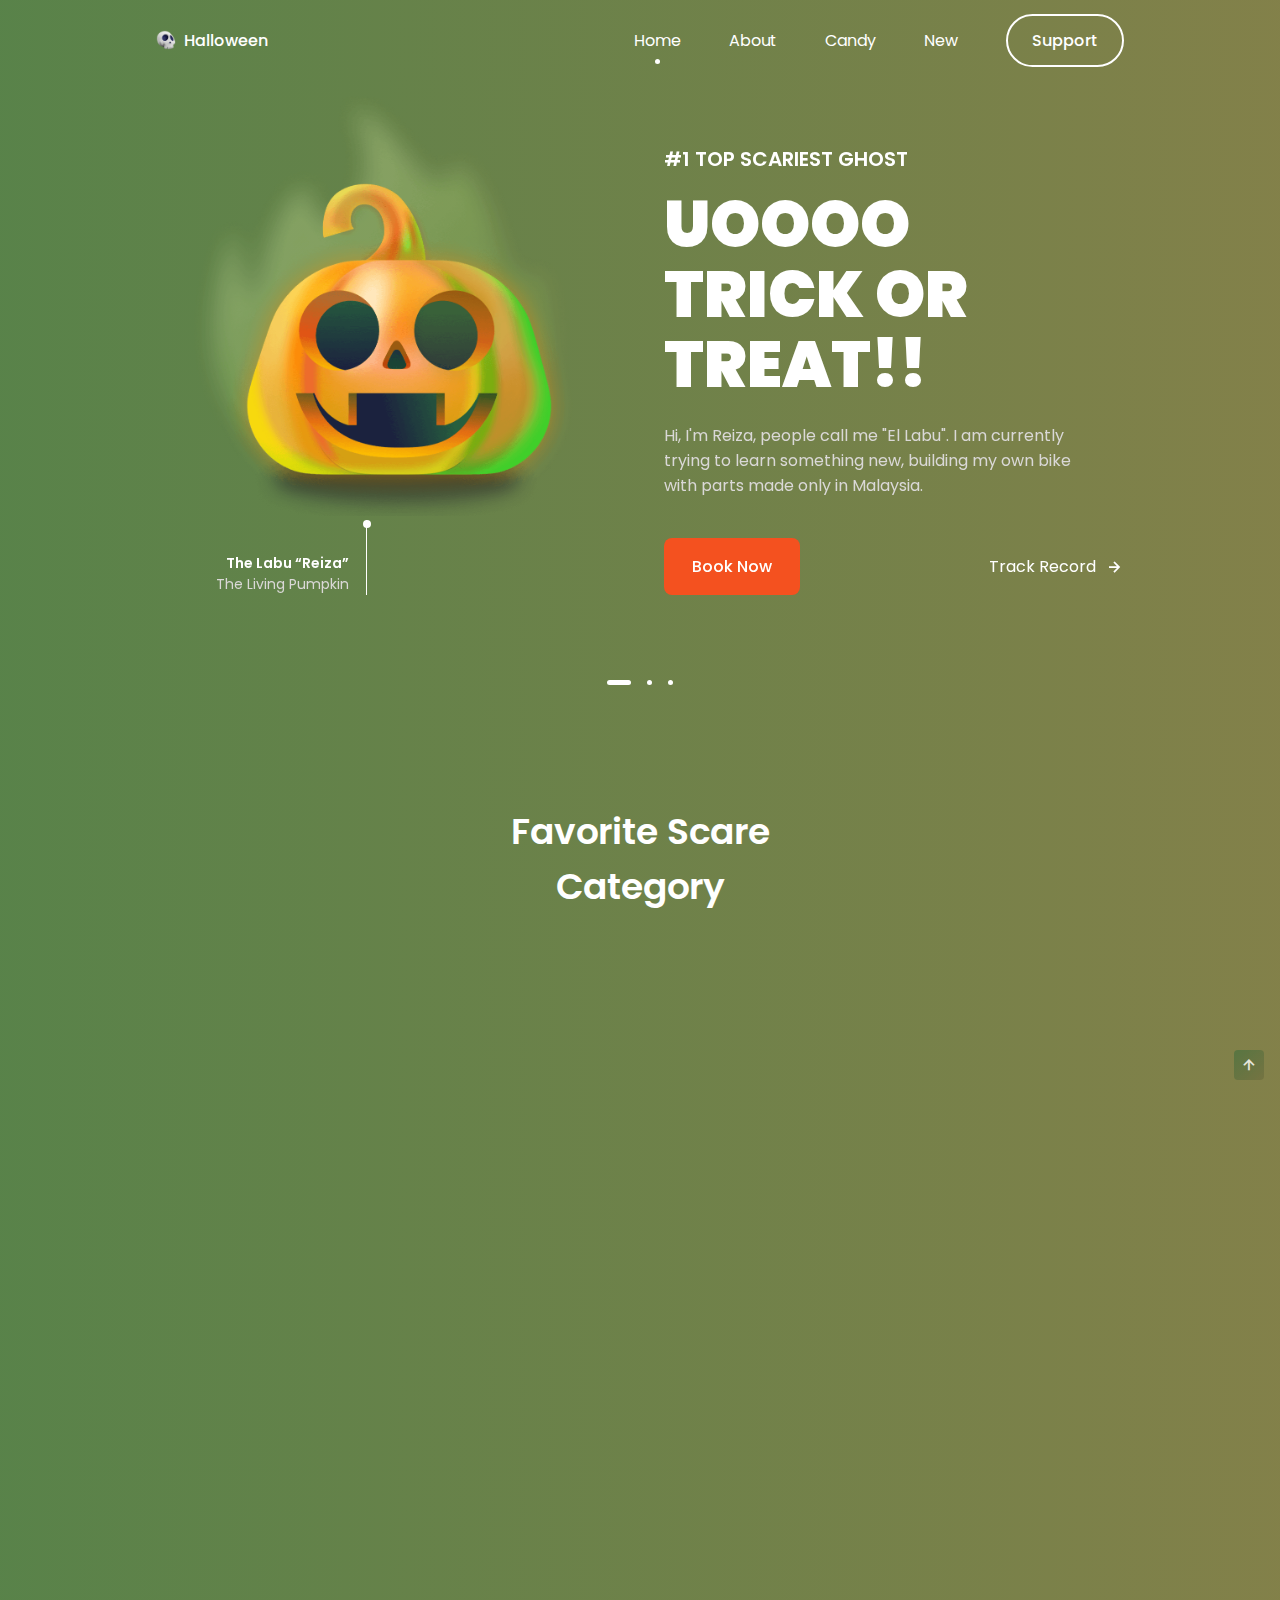
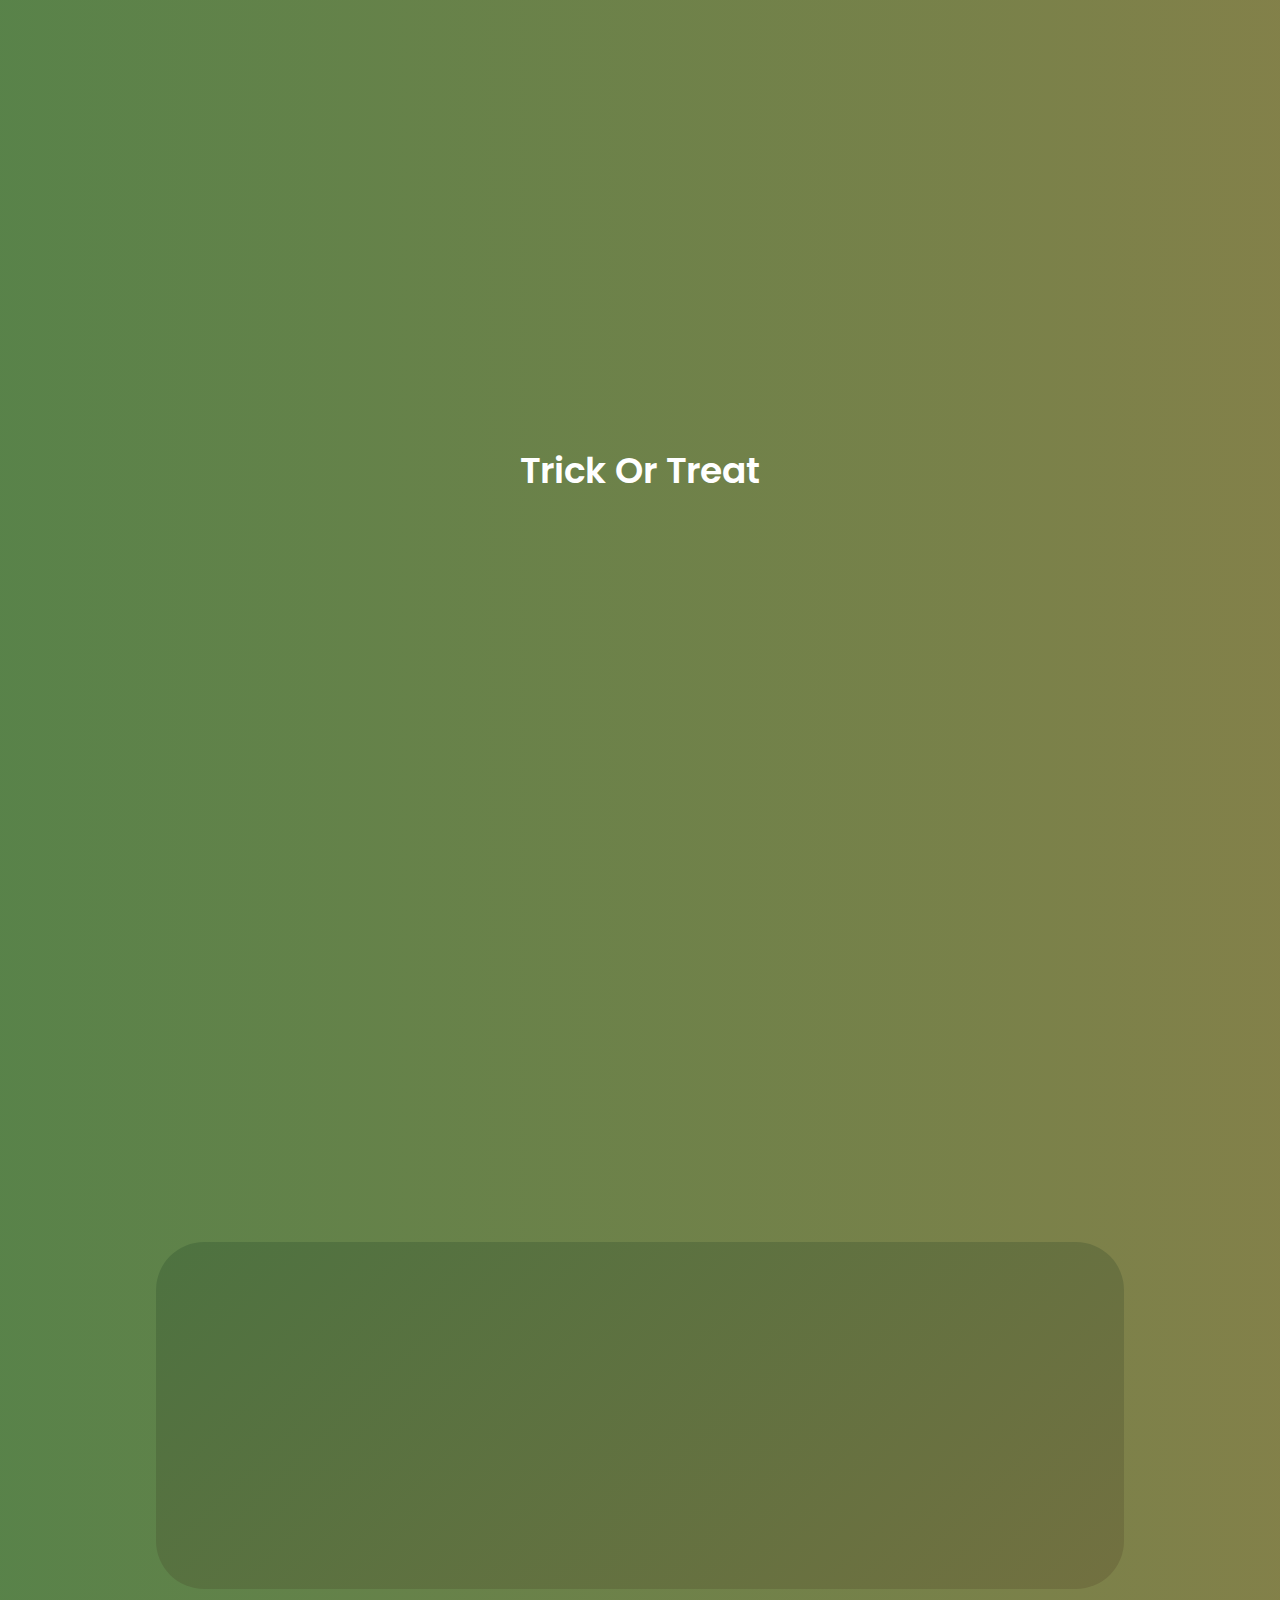
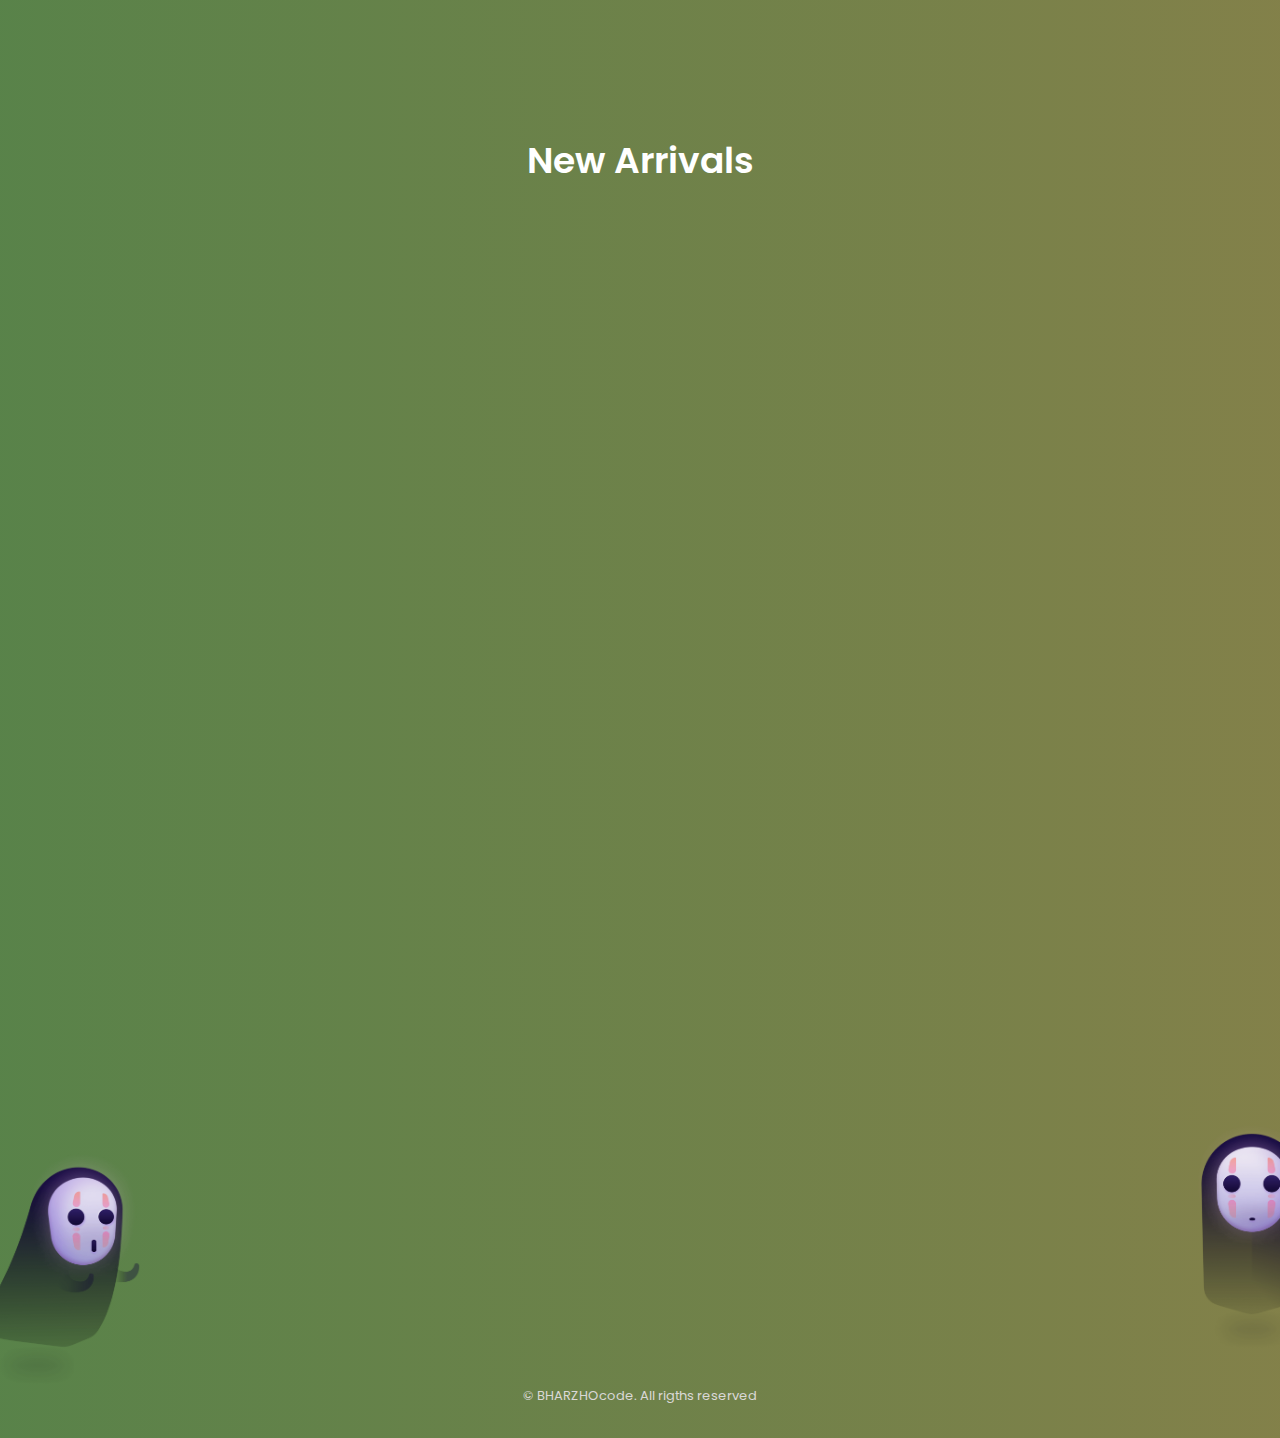
==== commit 27421bde: "Added some changes" ====
--- a/assets/work/haloween/index.html
+++ b/assets/work/haloween/index.html
@@ -473,7 +473,7 @@
                     </div>
                 </div>
 
-                <span class="footer__copy">&#169; Bedimcode. All rigths reserved</span>
+                <span class="footer__copy">&#169; BHARZHOcode. All rigths reserved</span>
 
                 <img src="assets/img/footer1-img.png" alt="" class="footer__img-one">
                 <img src="assets/img/footer2-img.png" alt="" class="footer__img-two">
